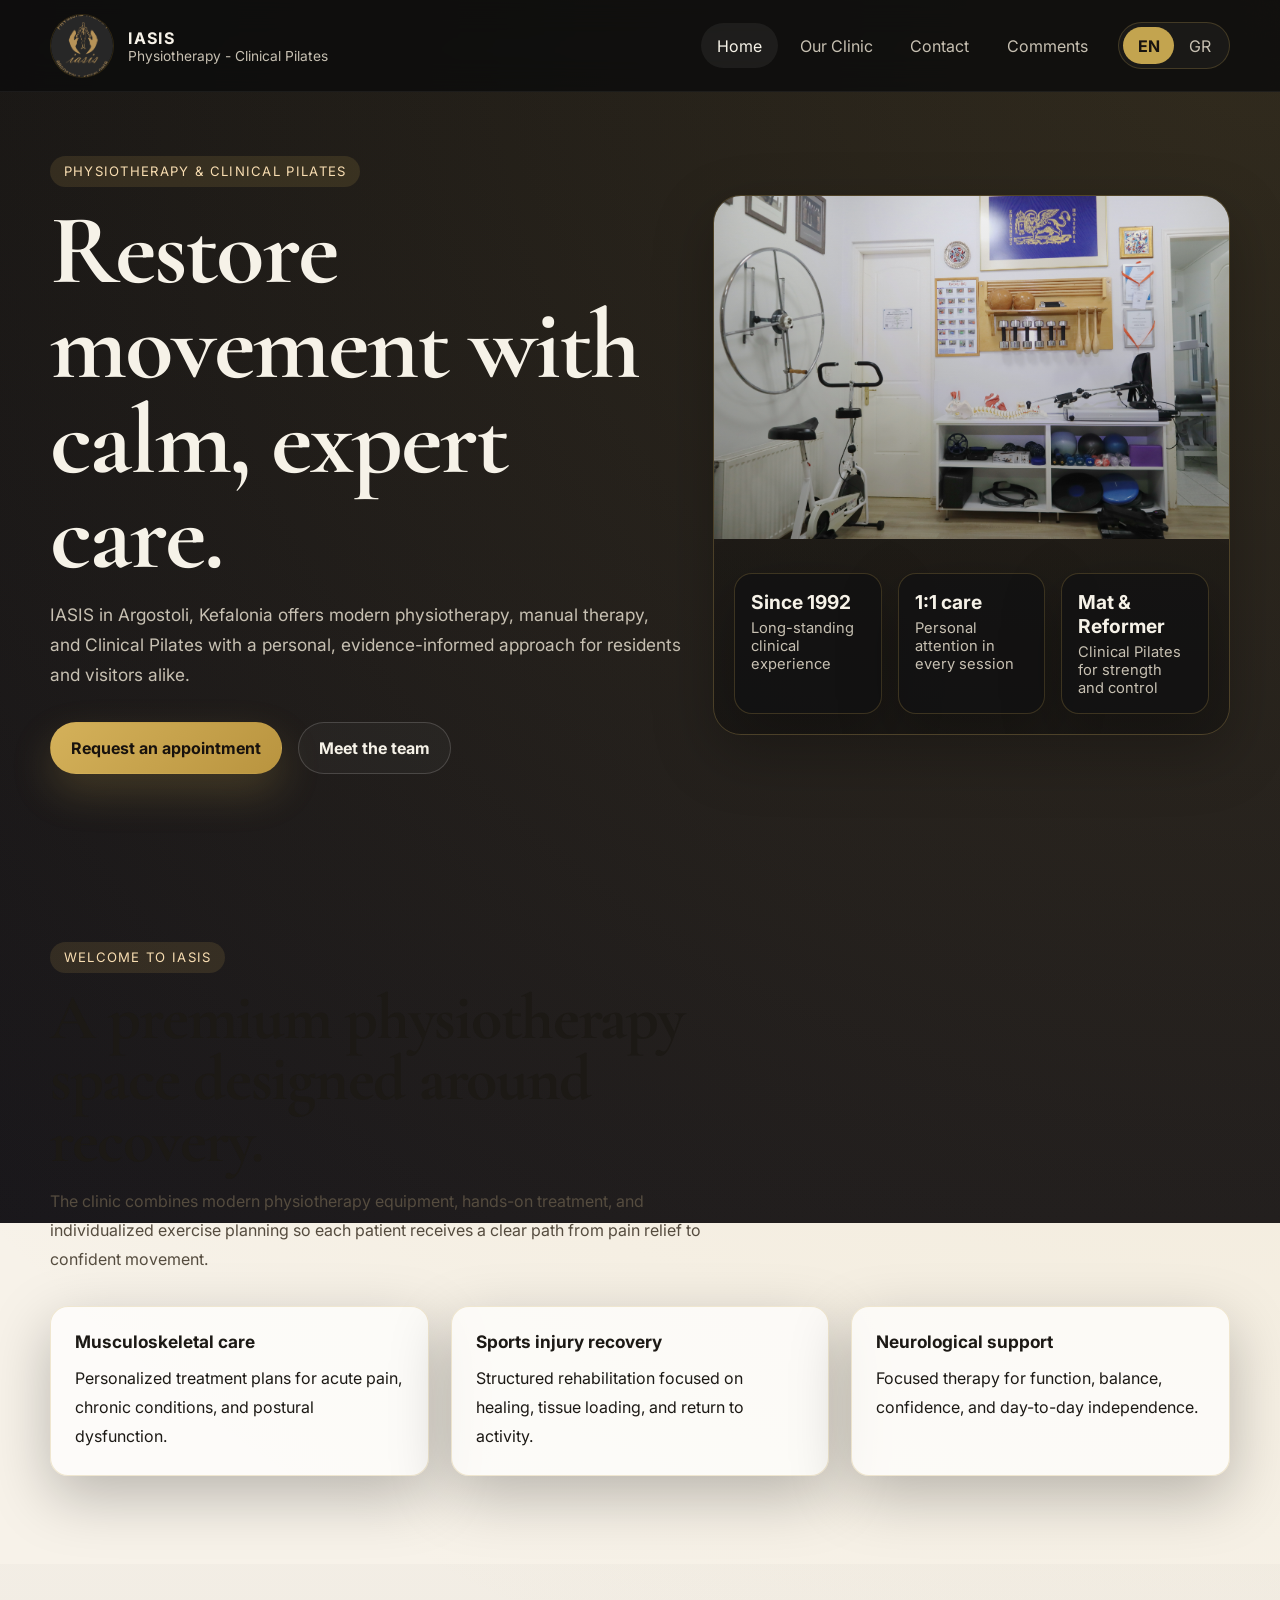
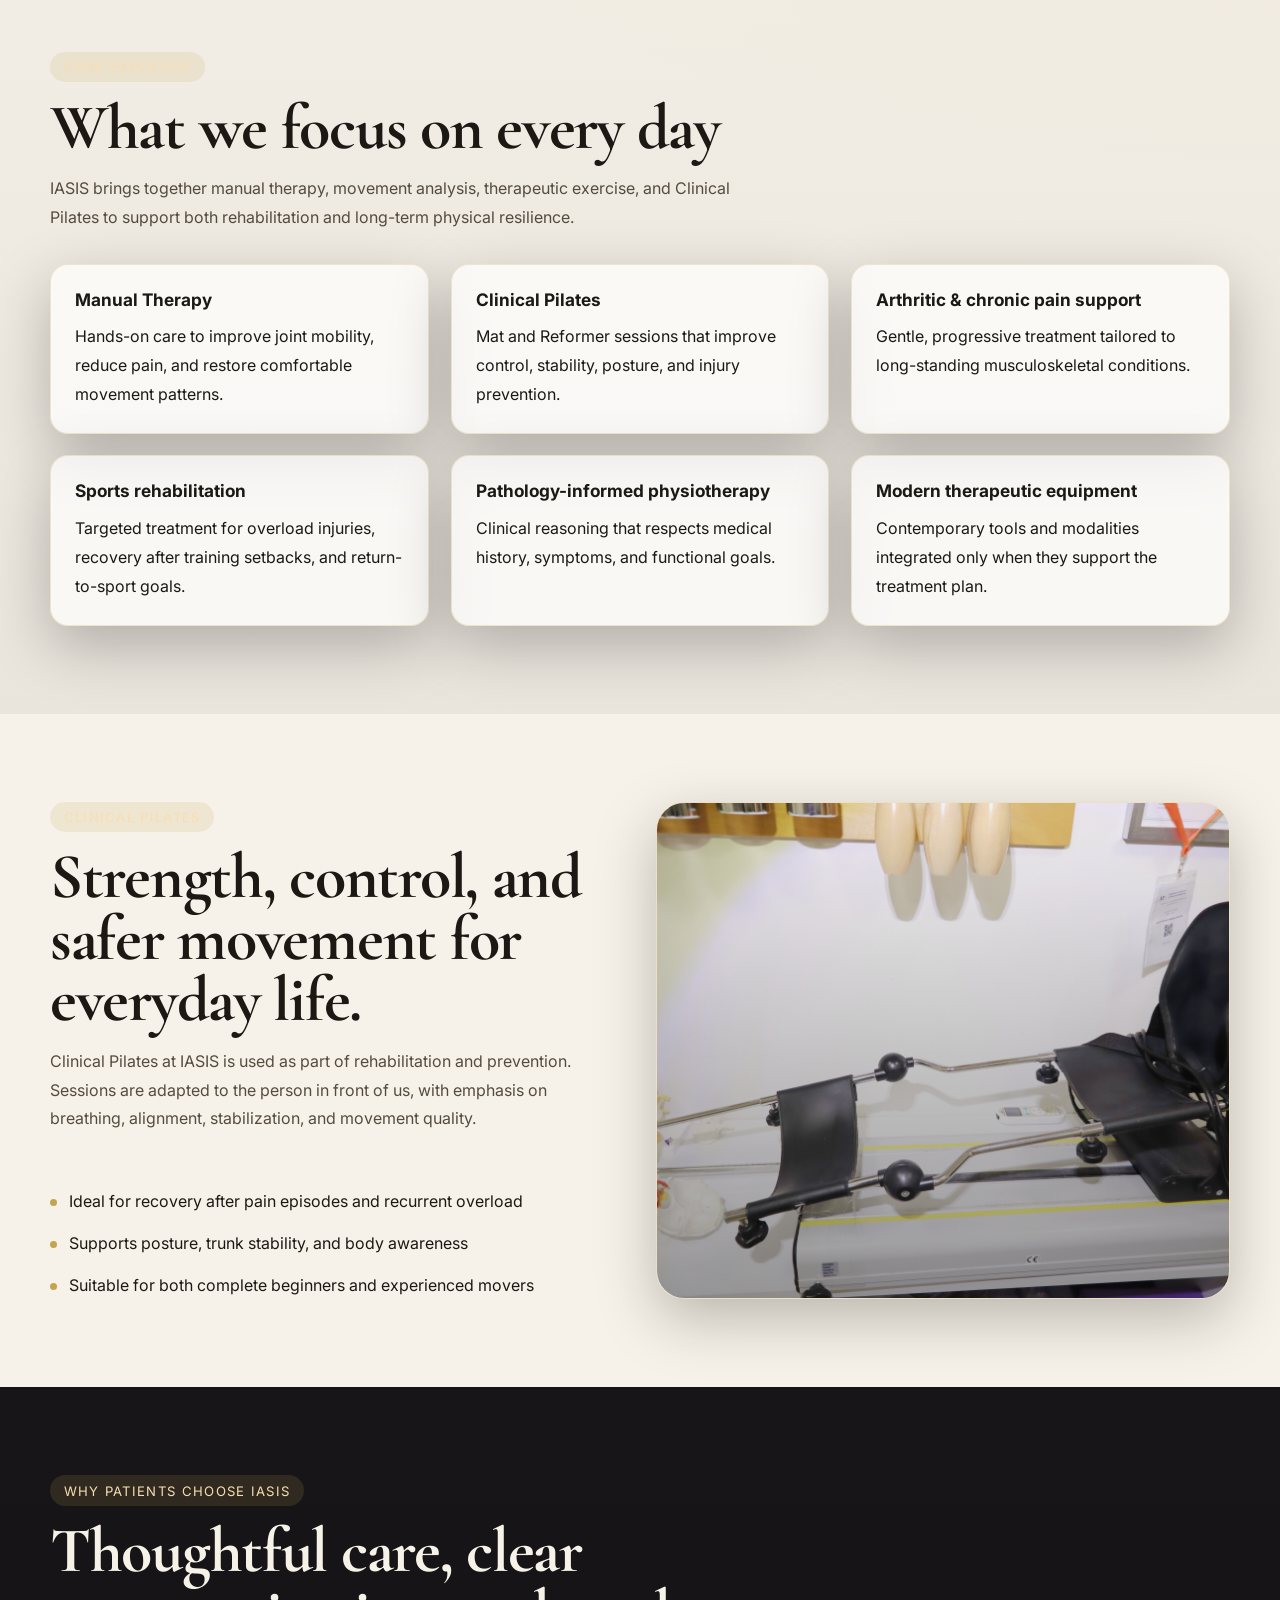
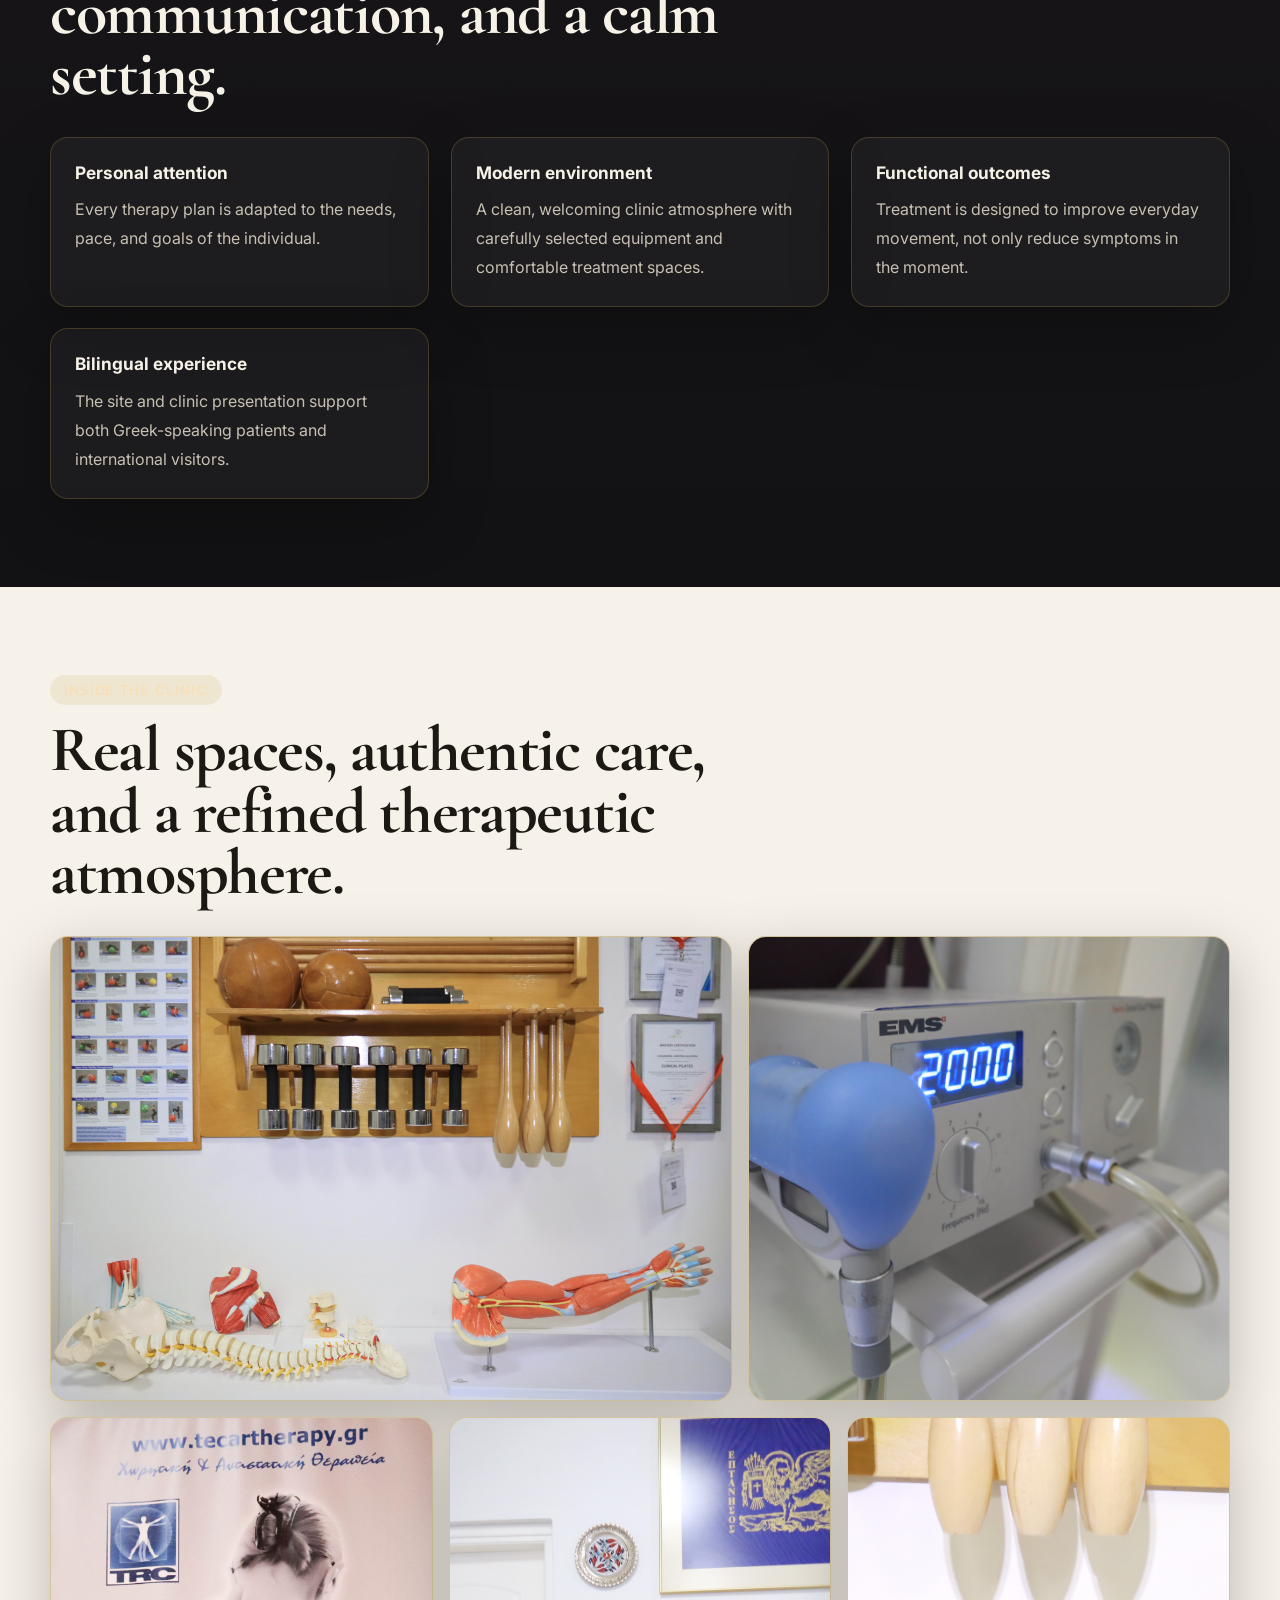
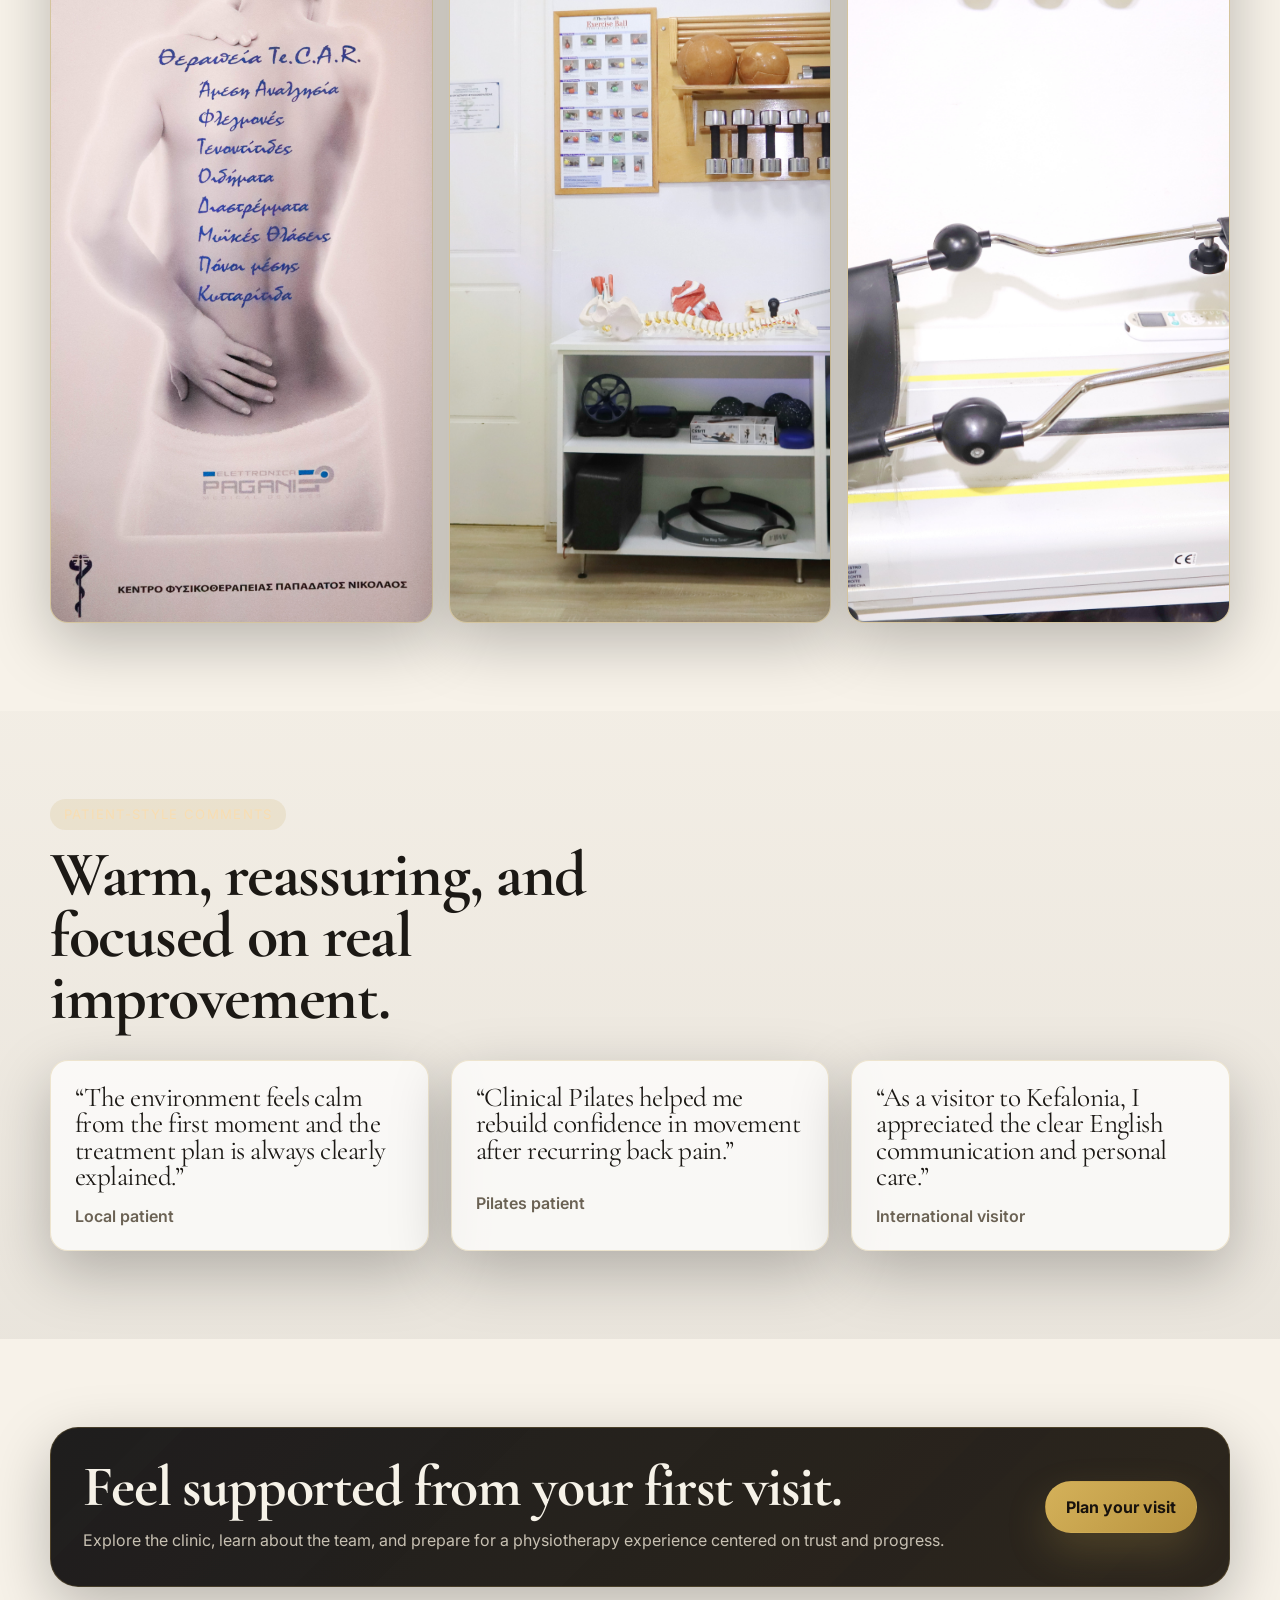
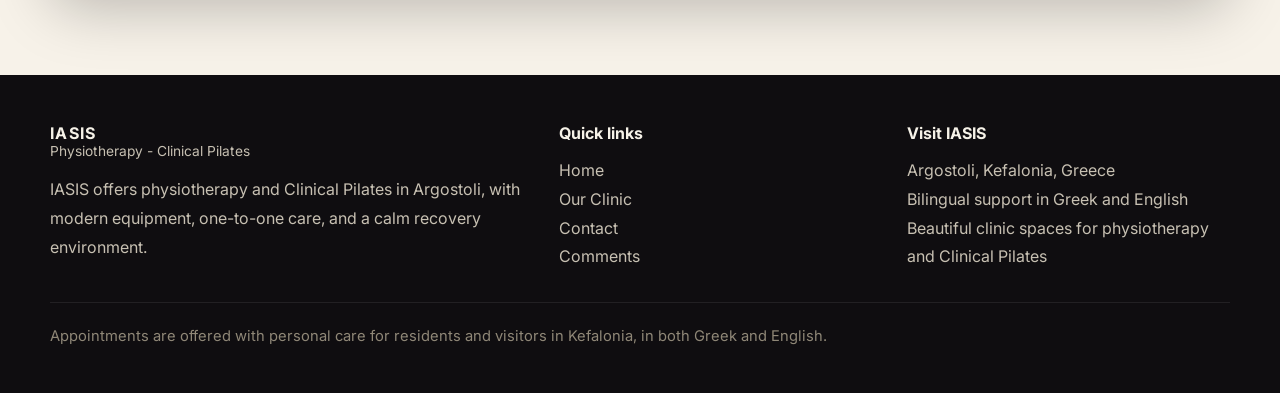
==== index.html @ 57f644ac "Initial IASIS website Co-authored-by: Copilot <223556219+Copilot@users.noreply.github.com>" ====
<!doctype html>
<html lang="en">
  <head>
    <meta charset="utf-8" />
    <meta name="viewport" content="width=device-width, initial-scale=1" />
    <meta name="theme-color" content="#111012" />
    <title>IASIS Physiotherapy | Argostoli Kefalonia</title>
    <meta
      name="description"
      content="IASIS Physiotherapy and Clinical Pilates in Argostoli, Kefalonia."
    />
    <link rel="icon" href="iasis_logo.jpg" />
    <link rel="preconnect" href="https://fonts.googleapis.com" />
    <link rel="preconnect" href="https://fonts.gstatic.com" crossorigin />
    <link
      href="https://fonts.googleapis.com/css2?family=Inter:wght@400;500;600;700;800&family=Cormorant+Garamond:wght@500;600;700&display=swap"
      rel="stylesheet"
    />
    <link rel="stylesheet" href="assets/styles.css" />
    <script defer src="assets/site.js"></script>
  </head>
  <body data-page="home">
    <div id="app"></div>
  </body>
  </html>
---- assets/styles.css ----
:root {
  --bg: #0d0c0d;
  --surface: #121214;
  --surface-soft: #19181b;
  --gold: #c3a44f;
  --gold-soft: rgba(195, 164, 79, 0.18);
  --text: #f6f2e8;
  --muted: #c7c0b2;
  --dark-text: #1c1915;
  --paper: #f7f2e9;
  --paper-strong: #efe4ca;
  --border: rgba(195, 164, 79, 0.24);
  --shadow: 0 20px 60px rgba(0, 0, 0, 0.25);
  --radius-lg: 28px;
  --radius-md: 18px;
  --radius-sm: 12px;
  --container: 1180px;
}

* {
  box-sizing: border-box;
}

html {
  scroll-behavior: smooth;
}

body {
  margin: 0;
  font-family: "Inter", sans-serif;
  color: var(--dark-text);
  background: linear-gradient(180deg, #111012 0%, #1a181c 100%);
}

img {
  display: block;
  max-width: 100%;
}

a {
  color: inherit;
  text-decoration: none;
}

button,
input,
select,
textarea {
  font: inherit;
}

.site-shell {
  min-height: 100vh;
  background:
    radial-gradient(circle at top right, rgba(195, 164, 79, 0.18), transparent 26%),
    linear-gradient(180deg, #111012 0%, #19171b 18%, var(--paper) 18.01%, var(--paper) 100%);
}

.container {
  width: min(calc(100% - 2rem), var(--container));
  margin: 0 auto;
}

.header {
  position: sticky;
  top: 0;
  z-index: 50;
  backdrop-filter: blur(16px);
  background: rgba(13, 12, 13, 0.84);
  border-bottom: 1px solid rgba(255, 255, 255, 0.06);
}

.header-inner {
  display: flex;
  align-items: center;
  justify-content: space-between;
  gap: 1rem;
  padding: 0.85rem 0;
}

.brand {
  display: flex;
  align-items: center;
  gap: 0.9rem;
  min-width: 0;
}

.brand img {
  width: 64px;
  height: 64px;
  object-fit: cover;
  border-radius: 50%;
  border: 1px solid var(--border);
  background: #000;
}

.brand-mark {
  min-width: 0;
}

.brand-mark strong,
.footer-brand strong {
  display: block;
  color: var(--text);
  font-size: 1rem;
  letter-spacing: 0.08em;
}

.brand-mark span,
.footer-brand span {
  display: block;
  color: var(--muted);
  font-size: 0.86rem;
}

.header-actions {
  display: flex;
  align-items: center;
  gap: 0.9rem;
}

.menu-toggle {
  display: none;
  width: 46px;
  height: 46px;
  border-radius: 50%;
  border: 1px solid var(--border);
  background: rgba(255, 255, 255, 0.03);
  color: var(--text);
}

.nav {
  display: flex;
  align-items: center;
  gap: 0.35rem;
}

.nav a {
  padding: 0.8rem 1rem;
  color: var(--muted);
  border-radius: 999px;
  transition: 0.25s ease;
}

.nav a:hover,
.nav a.active {
  color: var(--text);
  background: rgba(255, 255, 255, 0.06);
}

.lang-switch {
  display: inline-flex;
  align-items: center;
  padding: 0.25rem;
  border-radius: 999px;
  border: 1px solid var(--border);
  background: rgba(255, 255, 255, 0.04);
}

.lang-switch button {
  border: 0;
  background: transparent;
  color: var(--muted);
  border-radius: 999px;
  padding: 0.55rem 0.9rem;
  cursor: pointer;
}

.lang-switch button.active {
  background: var(--gold);
  color: #171310;
  font-weight: 700;
}

.hero {
  color: var(--text);
  padding: 4rem 0 5rem;
}

.hero-grid,
.split-layout,
.contact-grid,
.cta-banner {
  display: grid;
  gap: 2rem;
}

.hero-grid {
  grid-template-columns: 1.1fr 0.9fr;
  align-items: center;
}

.eyebrow {
  display: inline-flex;
  align-items: center;
  gap: 0.55rem;
  padding: 0.45rem 0.85rem;
  border-radius: 999px;
  background: rgba(195, 164, 79, 0.15);
  color: #f8ddb1;
  font-size: 0.82rem;
  letter-spacing: 0.1em;
  text-transform: uppercase;
}

.hero h1,
.page-hero h1,
.section-heading h2,
.quote-card blockquote,
.cta-banner h2 {
  font-family: "Cormorant Garamond", serif;
  line-height: 0.96;
  letter-spacing: -0.02em;
}

.hero h1,
.page-hero h1 {
  margin: 1rem 0;
  font-size: clamp(3.2rem, 8vw, 6.2rem);
}

.hero p,
.page-hero p {
  margin: 0;
  max-width: 62ch;
  color: var(--muted);
  font-size: 1.08rem;
  line-height: 1.75;
}

.hero-actions {
  display: flex;
  flex-wrap: wrap;
  gap: 1rem;
  margin-top: 2rem;
}

.button,
.ghost-button {
  display: inline-flex;
  align-items: center;
  justify-content: center;
  min-height: 52px;
  padding: 0.85rem 1.25rem;
  border-radius: 999px;
  border: 1px solid transparent;
  font-weight: 700;
  transition: 0.25s ease;
}

.button {
  background: linear-gradient(135deg, #d4b15a 0%, #b9943f 100%);
  color: #18120d;
  box-shadow: 0 18px 40px rgba(195, 164, 79, 0.22);
}

.button:hover {
  transform: translateY(-2px);
}

.ghost-button {
  border-color: rgba(255, 255, 255, 0.16);
  color: var(--text);
  background: rgba(255, 255, 255, 0.03);
}

.hero-panel,
.feature-card,
.service-card,
.value-card,
.team-card,
.equipment-card,
.info-card,
.step-card,
.quote-card,
.faq-item,
.form-panel,
.gallery-card,
.stat-card {
  border: 1px solid var(--border);
  border-radius: var(--radius-md);
  box-shadow: var(--shadow);
}

.hero-image {
  position: relative;
  overflow: hidden;
  border-radius: var(--radius-lg);
  min-height: 540px;
}

.hero-image img,
.split-image img,
.gallery-card img,
.mosaic-card img {
  width: 100%;
  height: 100%;
  object-fit: cover;
}

.hero-image::after,
.page-hero::after,
.split-image::after {
  content: "";
  position: absolute;
  inset: 0;
  background: linear-gradient(180deg, rgba(10, 10, 10, 0.05), rgba(10, 10, 10, 0.42));
}

.hero-floating {
  position: absolute;
  left: 1.25rem;
  right: 1.25rem;
  bottom: 1.25rem;
  z-index: 1;
  display: grid;
  grid-template-columns: repeat(3, minmax(0, 1fr));
  gap: 1rem;
}

.stat-card {
  padding: 1rem;
  background: rgba(17, 16, 18, 0.75);
}

.stat-card strong {
  display: block;
  color: var(--text);
  font-size: 1.2rem;
}

.stat-card span {
  display: block;
  margin-top: 0.35rem;
  color: var(--muted);
  font-size: 0.92rem;
}

.page-hero {
  position: relative;
  overflow: hidden;
  padding: 5rem 0;
  color: var(--text);
}

.page-hero .page-hero-image {
  position: absolute;
  inset: 0;
}

.page-hero .page-hero-image img {
  width: 100%;
  height: 100%;
  object-fit: cover;
}

.page-hero .container {
  position: relative;
  z-index: 1;
}

.page-hero .eyebrow {
  margin-bottom: 1rem;
}

.section {
  padding: 5.5rem 0;
}

.section.alt {
  background: linear-gradient(180deg, rgba(17, 16, 18, 0.02), rgba(17, 16, 18, 0.06));
}

.section.dark {
  background: linear-gradient(180deg, #171518 0%, #121113 100%);
  color: var(--text);
}

.section.dark p,
.section.dark li,
.section.dark .section-heading p {
  color: var(--muted);
}

.section-heading {
  margin-bottom: 2rem;
  max-width: 70ch;
}

.section-heading .eyebrow {
  margin-bottom: 0.9rem;
}

.section-heading h2 {
  margin: 0 0 1rem;
  font-size: clamp(2.3rem, 5vw, 4rem);
}

.section-heading p {
  margin: 0;
  line-height: 1.8;
  color: #554c3f;
}

.card-grid {
  display: grid;
  gap: 1.35rem;
  grid-template-columns: repeat(3, minmax(0, 1fr));
}

.feature-card,
.service-card,
.value-card,
.team-card,
.equipment-card,
.info-card,
.step-card,
.quote-card,
.faq-item,
.form-panel {
  padding: 1.5rem;
  background: rgba(255, 255, 255, 0.7);
}

.section.dark .feature-card,
.section.dark .service-card,
.section.dark .value-card,
.section.dark .team-card,
.section.dark .equipment-card,
.section.dark .info-card,
.section.dark .step-card,
.section.dark .quote-card,
.section.dark .faq-item {
  background: rgba(255, 255, 255, 0.04);
}

.feature-card strong,
.service-card strong,
.value-card strong,
.team-card h3,
.equipment-card strong,
.info-card strong,
.step-card strong,
.faq-item strong {
  display: block;
  margin-bottom: 0.8rem;
  font-size: 1.08rem;
}

.feature-card p,
.service-card p,
.value-card p,
.team-card p,
.equipment-card p,
.info-card p,
.step-card p,
.quote-card p,
.faq-item p {
  margin: 0;
  line-height: 1.8;
}

.split-layout,
.contact-grid {
  grid-template-columns: repeat(2, minmax(0, 1fr));
  align-items: stretch;
}

.split-image,
.mosaic-card {
  position: relative;
  overflow: hidden;
  border-radius: var(--radius-lg);
  min-height: 420px;
}

.split-copy {
  display: grid;
  gap: 1.35rem;
  align-content: center;
}

.bullet-list,
.simple-list {
  display: grid;
  gap: 0.9rem;
  padding: 0;
  margin: 0;
  list-style: none;
}

.bullet-list li,
.simple-list li {
  position: relative;
  padding-left: 1.2rem;
  line-height: 1.75;
}

.bullet-list li::before,
.simple-list li::before {
  content: "";
  position: absolute;
  left: 0;
  top: 0.75rem;
  width: 7px;
  height: 7px;
  border-radius: 50%;
  background: var(--gold);
}

.team-card img {
  width: 100%;
  height: 260px;
  object-fit: cover;
  border-radius: 14px;
  margin-bottom: 1rem;
}

.team-avatar {
  display: grid;
  place-items: center;
  width: 100%;
  min-height: 220px;
  margin-bottom: 1rem;
  border-radius: 14px;
  background:
    radial-gradient(circle at top right, rgba(195, 164, 79, 0.34), transparent 35%),
    linear-gradient(135deg, rgba(17, 16, 18, 0.96), rgba(35, 29, 22, 0.9));
  color: var(--text);
  border: 1px solid var(--border);
  font-family: "Cormorant Garamond", serif;
  font-size: 4rem;
  font-weight: 700;
  letter-spacing: 0.08em;
}

.team-role {
  display: inline-block;
  margin-bottom: 0.9rem;
  padding: 0.3rem 0.7rem;
  border-radius: 999px;
  background: var(--gold-soft);
  color: #6c5420;
  font-size: 0.82rem;
  font-weight: 700;
}

.section.dark .team-role {
  color: #f5dd9f;
}

.gallery-grid {
  display: grid;
  grid-template-columns: repeat(12, minmax(0, 1fr));
  gap: 1rem;
}

.gallery-card,
.mosaic-card {
  overflow: hidden;
  background: #d8ceb6;
}

.gallery-large {
  grid-column: span 7;
  min-height: 320px;
}

.gallery-small {
  grid-column: span 5;
  min-height: 320px;
}

.gallery-strip {
  display: grid;
  gap: 1rem;
  grid-template-columns: repeat(3, minmax(0, 1fr));
}

.gallery-strip .gallery-card {
  min-height: 260px;
}

.contact-grid {
  gap: 1.5rem;
}

.form-panel {
  background: rgba(255, 255, 255, 0.82);
}

.form-grid {
  display: grid;
  grid-template-columns: repeat(2, minmax(0, 1fr));
  gap: 1rem;
}

.field,
.field-full {
  display: grid;
  gap: 0.5rem;
}

.field-full {
  grid-column: 1 / -1;
}

.field label,
.field-full label {
  font-size: 0.92rem;
  font-weight: 600;
}

.field input,
.field select,
.field textarea,
.field-full input,
.field-full select,
.field-full textarea {
  width: 100%;
  min-height: 52px;
  padding: 0.9rem 1rem;
  border-radius: 14px;
  border: 1px solid rgba(17, 16, 18, 0.1);
  background: rgba(255, 255, 255, 0.92);
}

.field textarea,
.field-full textarea {
  min-height: 150px;
  resize: vertical;
}

.field.hidden-field,
.field-full.hidden-field {
  position: absolute;
  left: -9999px;
  width: 1px;
  height: 1px;
  overflow: hidden;
}

.turnstile-wrap {
  margin-top: 1rem;
}

.form-note,
.form-status {
  margin-top: 1rem;
  line-height: 1.7;
}

.form-status {
  font-weight: 700;
  min-height: 1.5em;
}

.form-status.is-loading {
  color: #6d5319;
}

.form-status.is-success {
  color: #2f6a37;
}

.form-status.is-error {
  color: #9a3028;
}

.button[disabled] {
  opacity: 0.6;
  cursor: wait;
  transform: none;
}

.quote-card {
  display: grid;
  gap: 1rem;
}

.quote-card blockquote {
  margin: 0;
  font-size: 1.7rem;
}

.quote-card cite {
  font-style: normal;
  color: #6b6254;
  font-weight: 600;
}

.faq-grid {
  display: grid;
  gap: 1rem;
}

.cta-banner {
  grid-template-columns: 1.2fr auto;
  align-items: center;
  padding: 2rem;
  border-radius: var(--radius-lg);
  border: 1px solid var(--border);
  background:
    linear-gradient(135deg, rgba(17, 16, 18, 0.94), rgba(36, 29, 20, 0.96)),
    linear-gradient(135deg, rgba(195, 164, 79, 0.18), rgba(255, 255, 255, 0));
  color: var(--text);
  box-shadow: var(--shadow);
}

.cta-banner h2 {
  margin: 0 0 0.75rem;
  font-size: clamp(2rem, 5vw, 3.6rem);
}

.cta-banner p {
  margin: 0;
  color: var(--muted);
  line-height: 1.7;
}

.footer {
  padding: 3rem 0;
  background: #0f0d10;
  color: var(--text);
}

.footer-grid {
  display: grid;
  grid-template-columns: 1.2fr 0.8fr 0.8fr;
  gap: 1.5rem;
}

.footer p,
.footer li,
.footer a {
  color: var(--muted);
  line-height: 1.8;
}

.footer h3 {
  margin: 0 0 0.8rem;
  font-size: 1rem;
}

.footer ul {
  list-style: none;
  padding: 0;
  margin: 0;
}

.footer-credit {
  margin-top: 1.5rem;
  padding-top: 1.5rem;
  border-top: 1px solid rgba(255, 255, 255, 0.08);
  color: #8f8777;
  font-size: 0.92rem;
}

@media (max-width: 980px) {
  .hero-grid,
  .split-layout,
  .contact-grid,
  .cta-banner,
  .footer-grid {
    grid-template-columns: 1fr;
  }

  .card-grid,
  .gallery-strip {
    grid-template-columns: repeat(2, minmax(0, 1fr));
  }

  .hero-floating {
    grid-template-columns: 1fr;
  }

  .gallery-large,
  .gallery-small {
    grid-column: span 12;
  }

  .menu-toggle {
    display: inline-flex;
    align-items: center;
    justify-content: center;
  }

  .header-actions {
    position: relative;
  }

  .nav {
    position: absolute;
    top: calc(100% + 0.75rem);
    right: 0;
    min-width: 260px;
    flex-direction: column;
    align-items: stretch;
    padding: 0.75rem;
    border-radius: 20px;
    background: rgba(18, 18, 20, 0.96);
    border: 1px solid var(--border);
    box-shadow: var(--shadow);
    opacity: 0;
    pointer-events: none;
    transform: translateY(-10px);
    transition: 0.2s ease;
  }

  .nav.open {
    opacity: 1;
    pointer-events: auto;
    transform: translateY(0);
  }
}

@media (max-width: 720px) {
  .hero {
    padding-top: 2rem;
  }

  .section {
    padding: 4rem 0;
  }

  .card-grid,
  .gallery-strip,
  .form-grid {
    grid-template-columns: 1fr;
  }

  .hero-image,
  .split-image,
  .mosaic-card,
  .gallery-strip .gallery-card {
    min-height: 300px;
  }

  .brand img {
    width: 54px;
    height: 54px;
  }

  .brand-mark span {
    font-size: 0.78rem;
  }
}
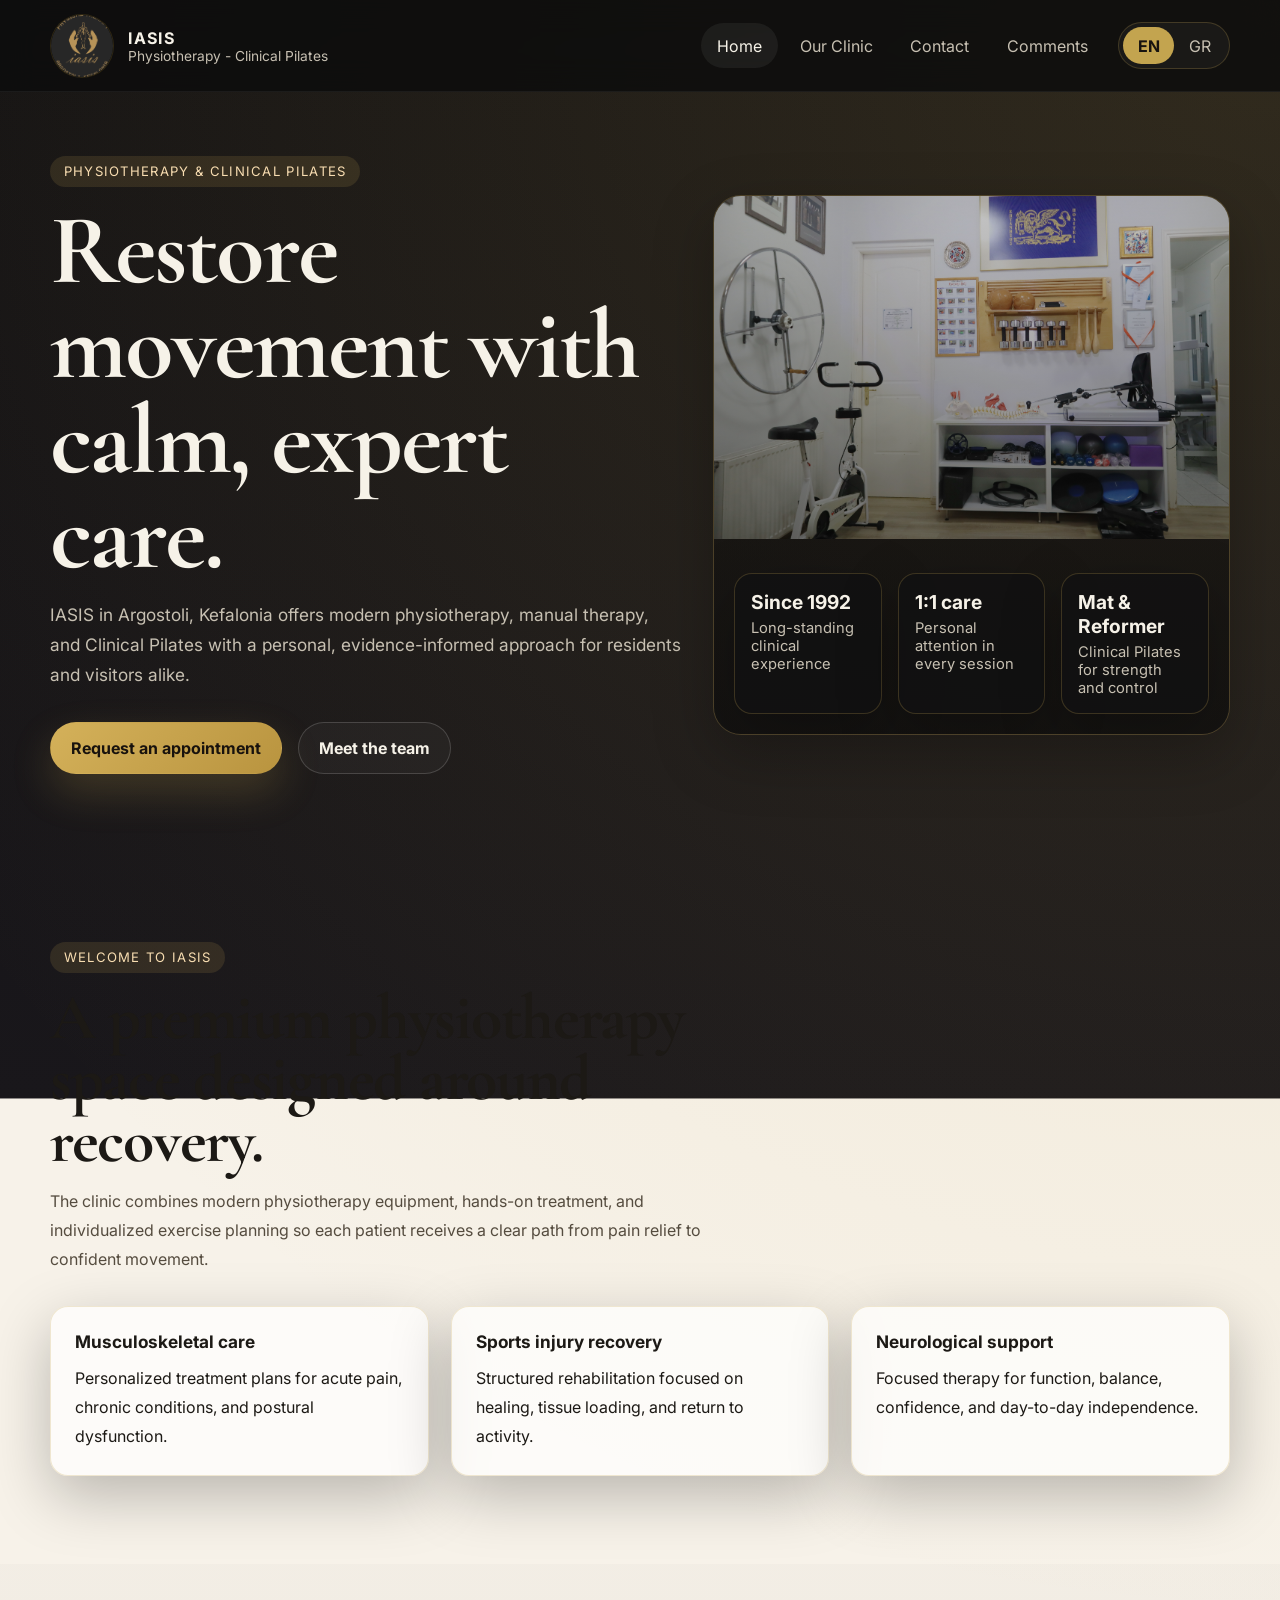
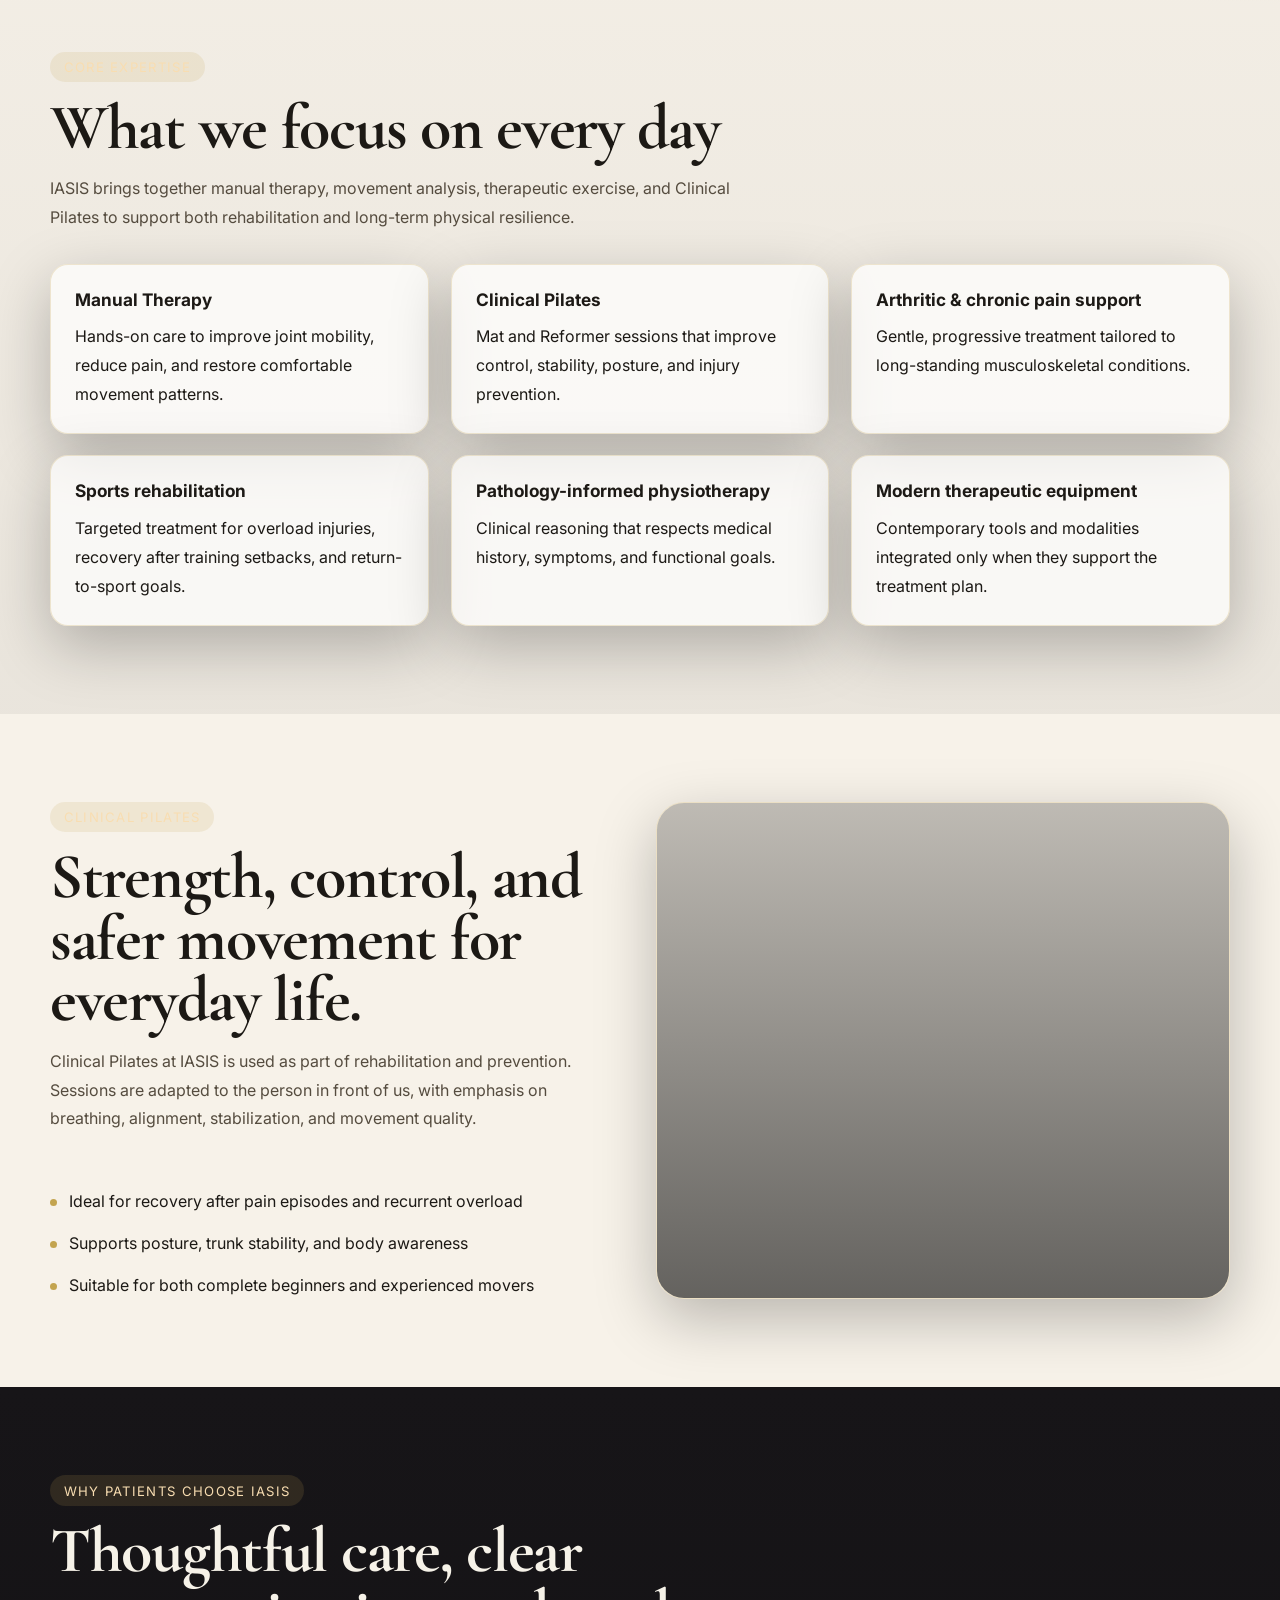
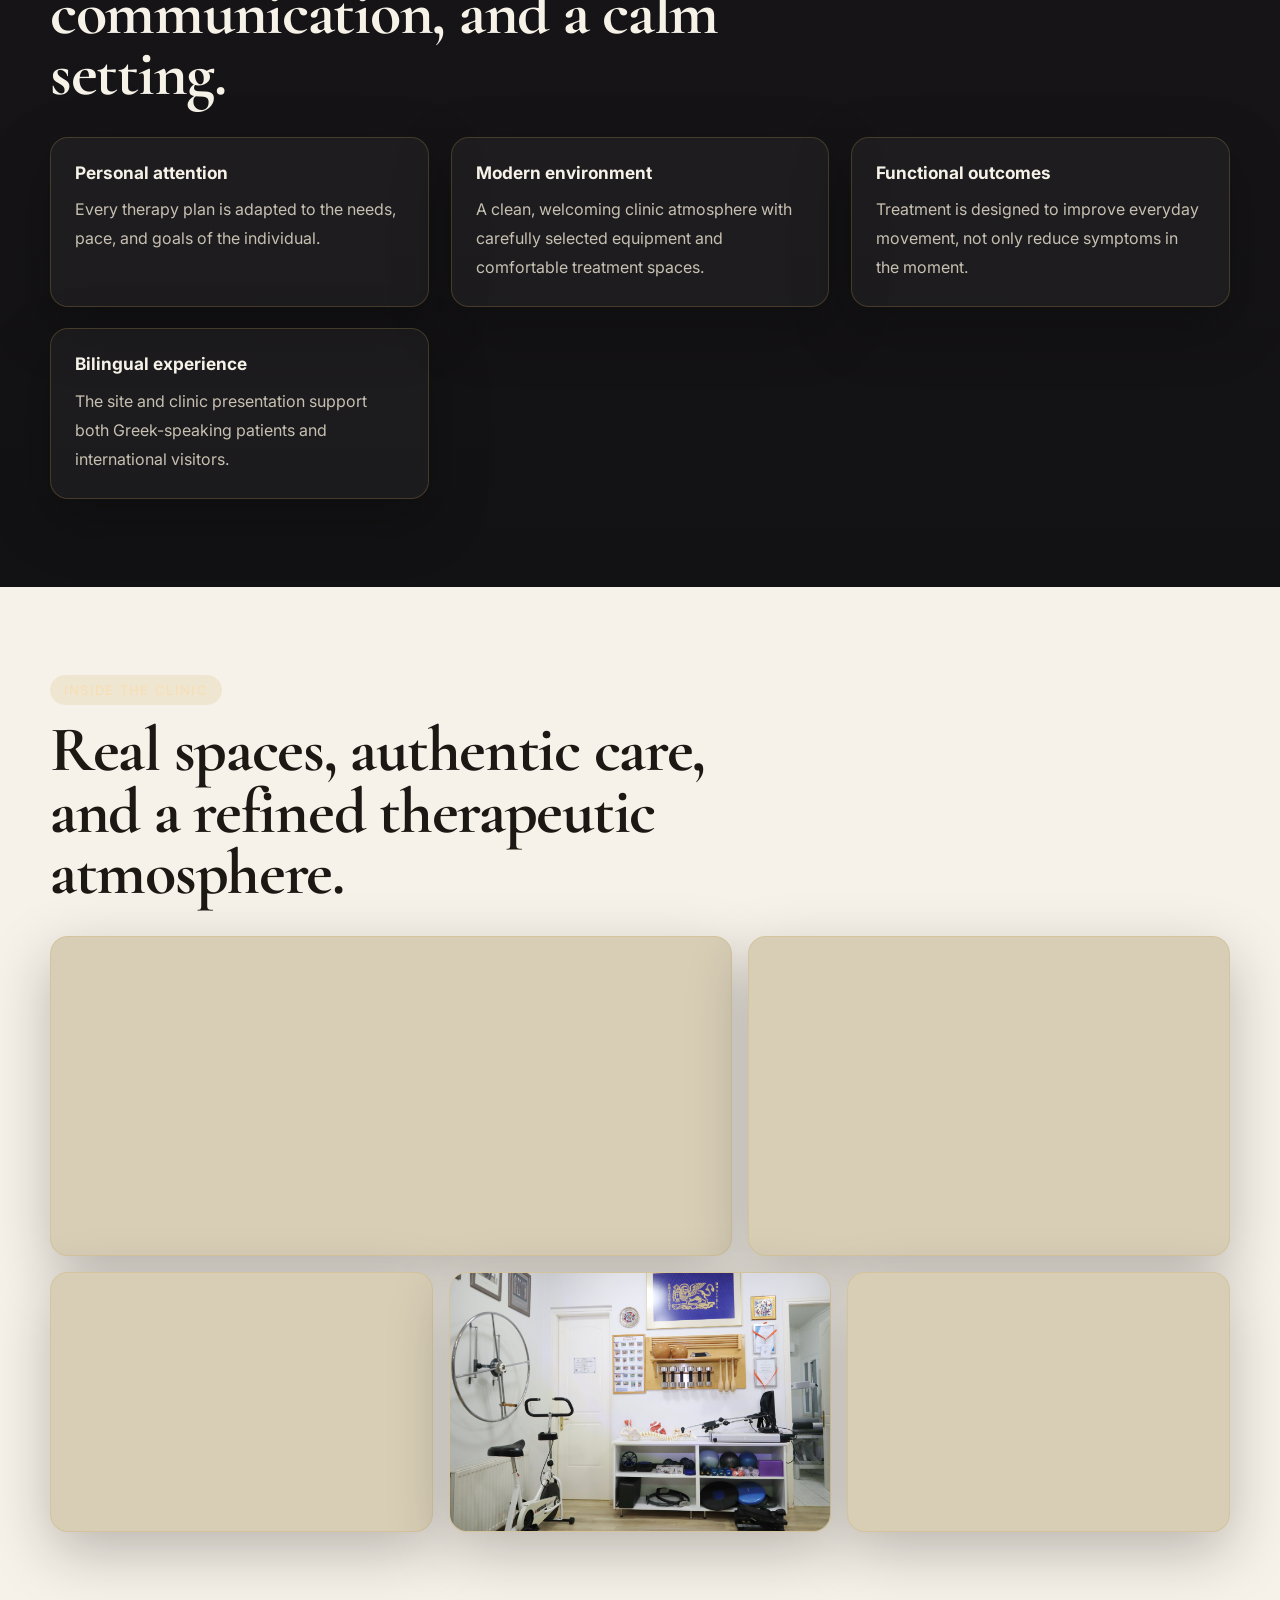
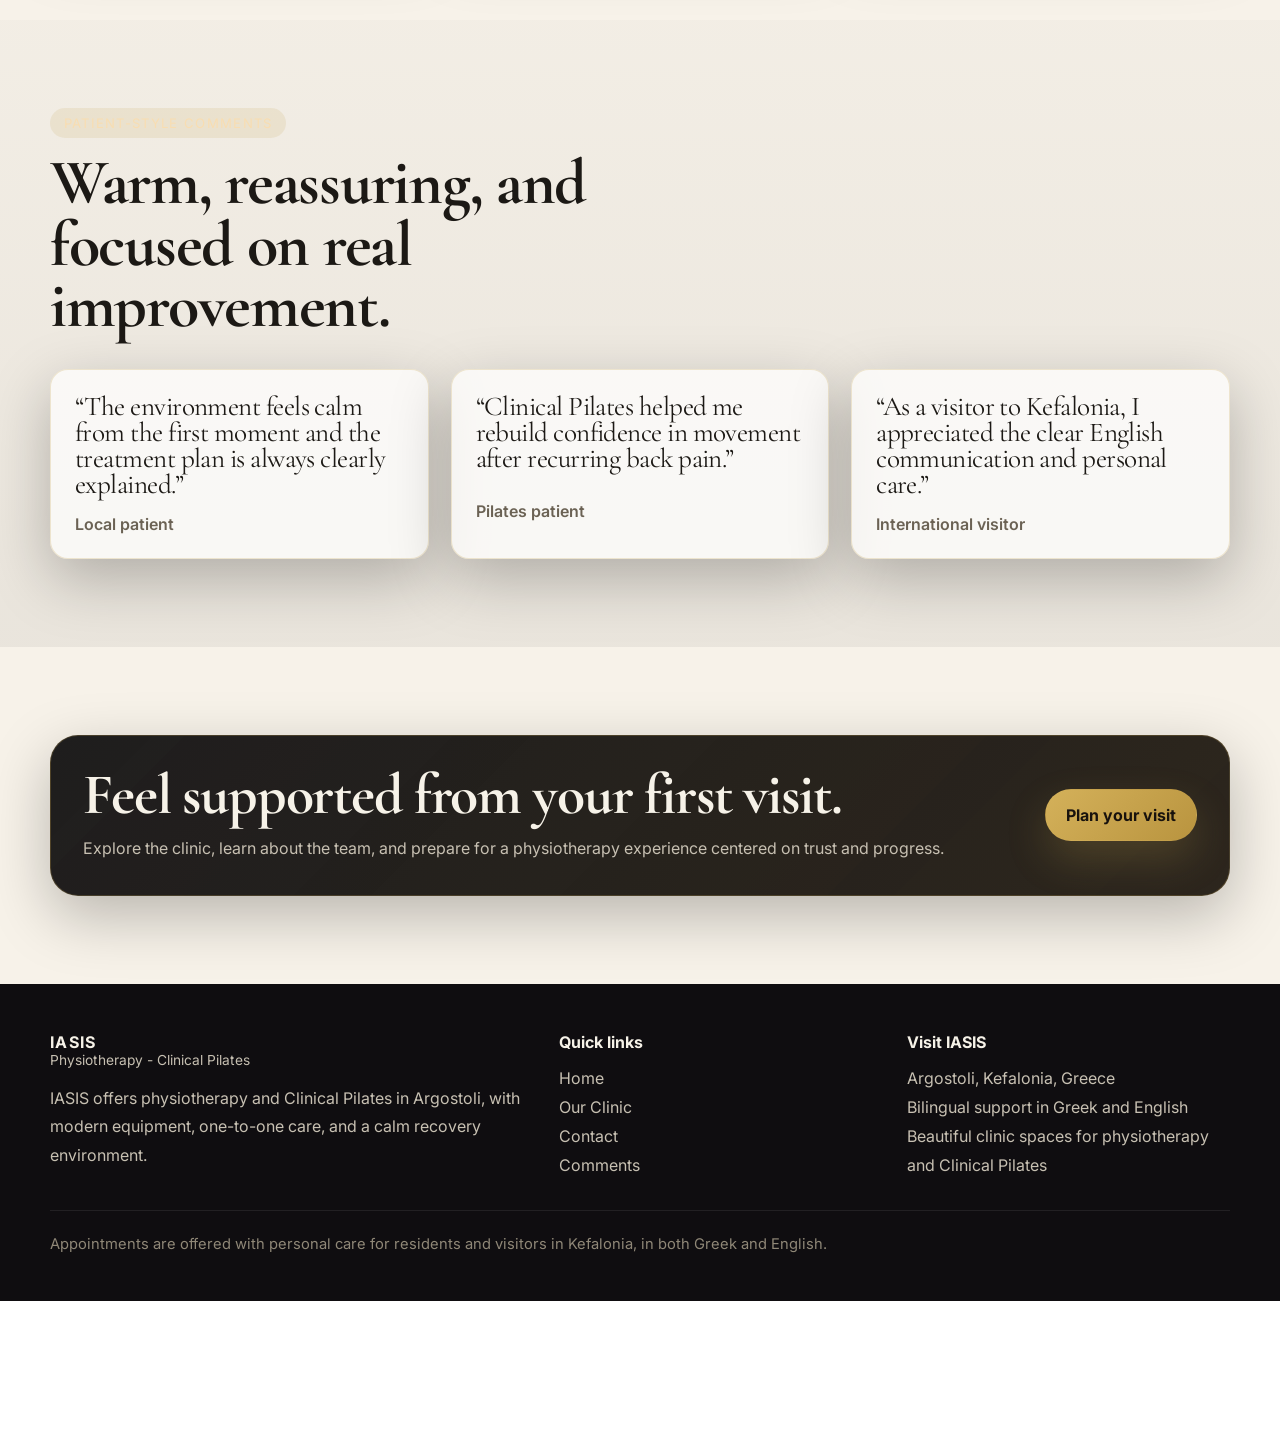
==== commit d104bb5f: "Add new pages for contact, index, and testimonials; create sitemap and robots.txt - Created contact." ====
--- a/index.html
+++ b/index.html
@@ -2,24 +2,12 @@
 <html lang="en">
   <head>
     <meta charset="utf-8" />
-    <meta name="viewport" content="width=device-width, initial-scale=1" />
-    <meta name="theme-color" content="#111012" />
-    <title>IASIS Physiotherapy | Argostoli Kefalonia</title>
-    <meta
-      name="description"
-      content="IASIS Physiotherapy and Clinical Pilates in Argostoli, Kefalonia."
-    />
-    <link rel="icon" href="iasis_logo.jpg" />
-    <link rel="preconnect" href="https://fonts.googleapis.com" />
-    <link rel="preconnect" href="https://fonts.gstatic.com" crossorigin />
-    <link
-      href="https://fonts.googleapis.com/css2?family=Inter:wght@400;500;600;700;800&family=Cormorant+Garamond:wght@500;600;700&display=swap"
-      rel="stylesheet"
-    />
-    <link rel="stylesheet" href="assets/styles.css" />
-    <script defer src="assets/site.js"></script>
+    <meta http-equiv="refresh" content="0; url=/en/" />
+    <meta name="robots" content="noindex,follow" />
+    <title>Redirecting to IASIS</title>
+    <link rel="canonical" href="https://www.iasisphysio.gr/en/" />
   </head>
-  <body data-page="home">
-    <div id="app"></div>
+  <body>
+    <p><a href="/en/">Continue to IASIS</a></p>
   </body>
-  </html>
+</html>
